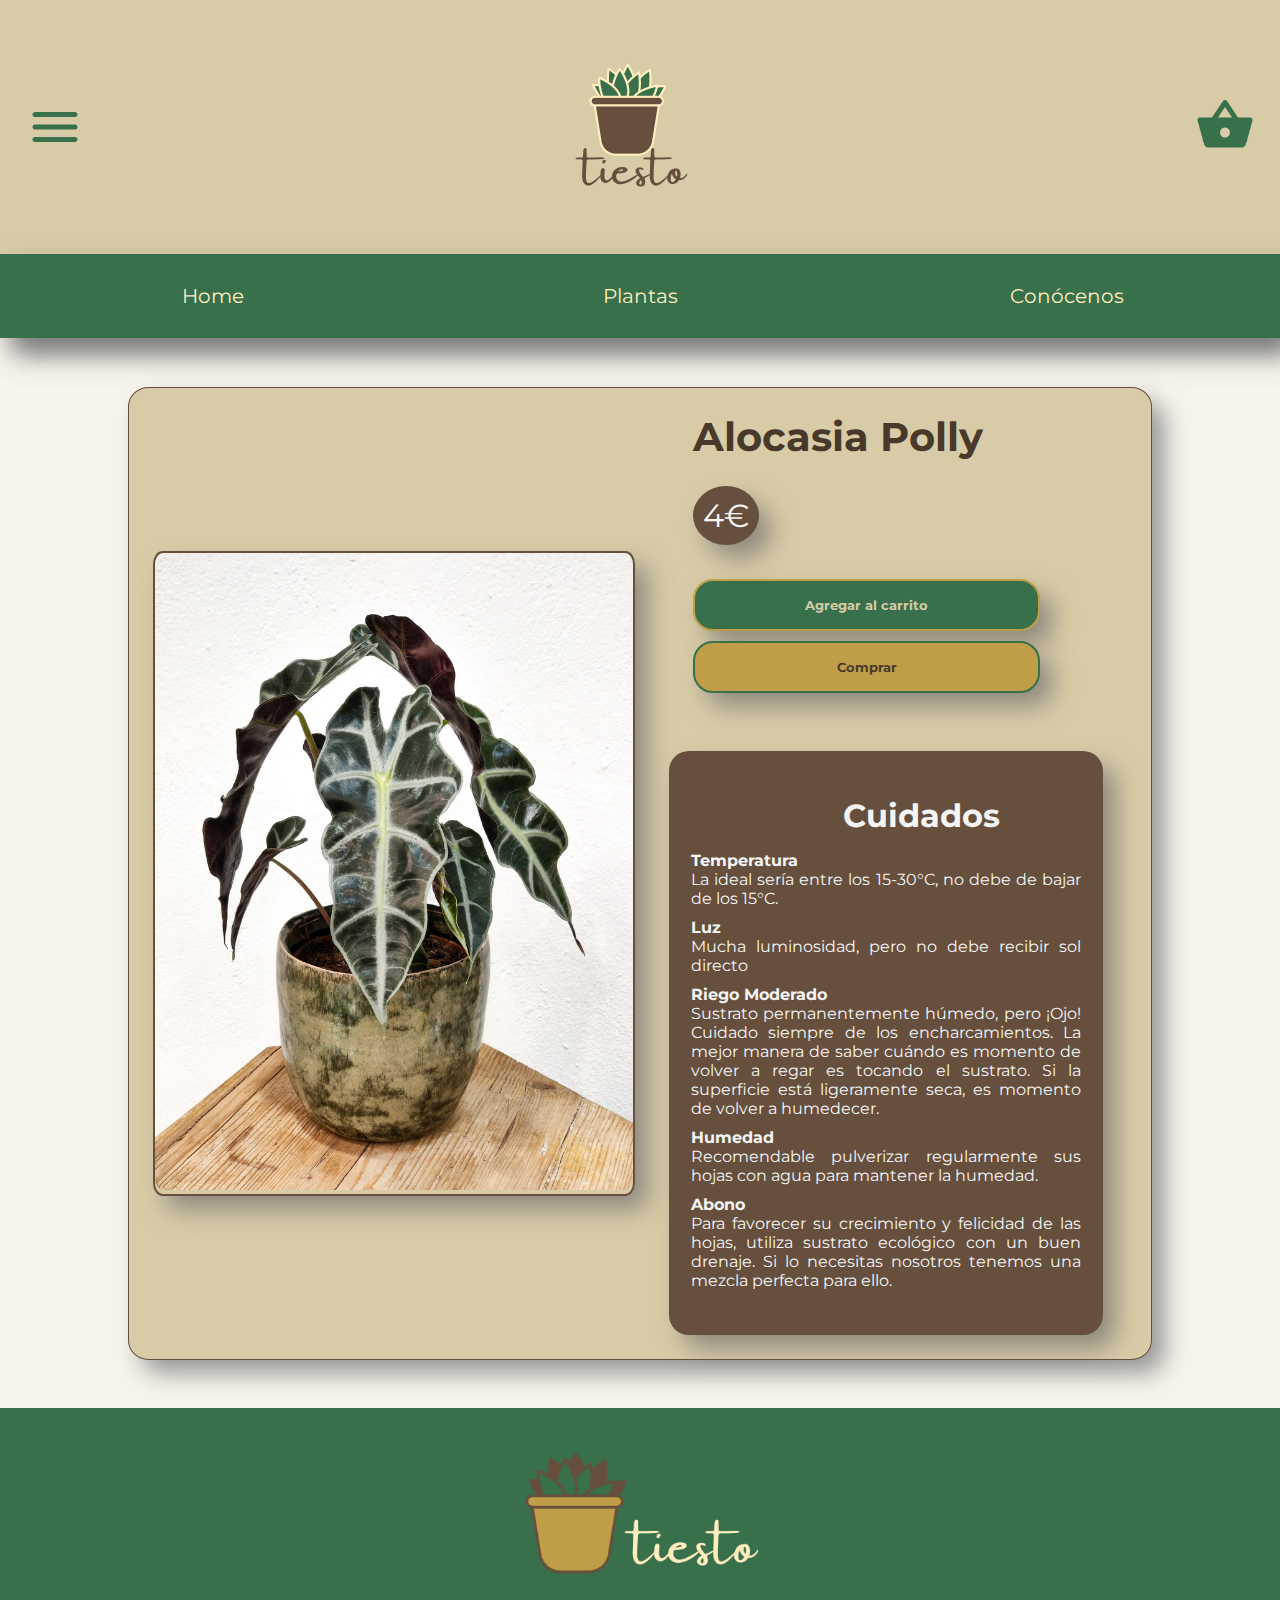
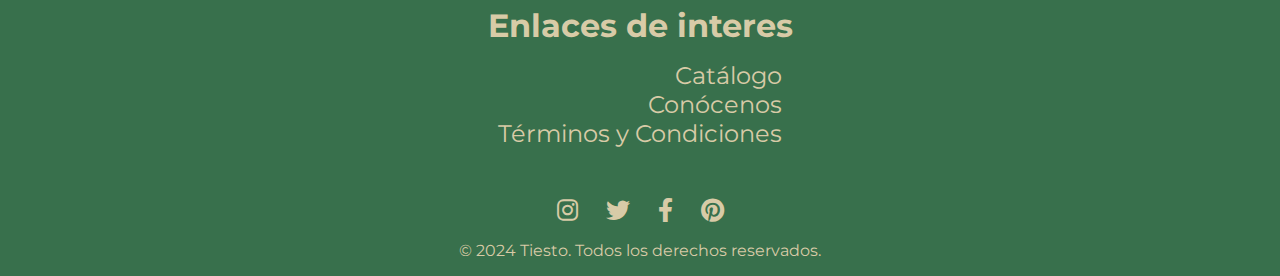
==== alocasia.html @ b3f42791 "cambios finales" ====
<!DOCTYPE html>
<html lang="es">
<head>
    <meta charset="UTF-8">
    <meta name="viewport" content="width=device-width, initial-scale=1.0">
    <title>Alocasia Polly</title>
    <link rel="preconnect" href="https://fonts.googleapis.com">
    <link rel="preconnect" href="https://fonts.gstatic.com" crossorigin>
    <link href="https://fonts.googleapis.com/css2?family=Montserrat:ital,wght@0,100..900;1,100..900&display=swap" rel="stylesheet">
    <link href="https://fonts.googleapis.com/css2?family=DM+Serif+Display:ital@0;1&display=swap" rel="stylesheet">
    <link rel="stylesheet" href="https://cdnjs.cloudflare.com/ajax/libs/font-awesome/6.0.0-beta3/css/all.min.css">
    <link rel="stylesheet" href="./css/styles.css">
    <script defer src="./js/producto.js"></script>
</head>
<body>
    <header class="header">
           <div class="header__principal">
               <div class="header__menu"><img class="header__icon header__icon--menu" src="./imgs/icons/barras_menu_verde.png" alt=""></div>
               <div class="header__logo">
                   <a href="index.html"><img class="header__img" src="./imgs/logos/fondo_beige_grande.png" alt="logo"></a>   
               </div>
               <div class="header__carrito">
                   <a href="carrito.html"><img class="header__icon" src="imgs/icons/cesta__verde.png" alt="cesta_carrito"></a>  
               </div>
           </div>
           <nav class="nav">
               <ul class="nav__ul">
                   <li class="nav__li"><a class="nav__a" href="index.html">Home</a></li>
                   <li class="nav__li"><a class="nav__a" href="catalogo.html">Plantas</a></li>
                   <li class="nav__li"><a class="nav__a" href="sobremi.html">Conócenos</a></li> 
               </ul> 
           </nav>
   </header>
   <main class="main__producto" >
        <section class="producto" data-id="1" data-name="Alocasia Polly" data-price="4" data-img="./imgs/photos/productos/alocasia_polly_final.webp">
            <div class="producto__photo">
                <img class="producto__img" src="./imgs/photos/productos/alocasia_polly_final.webp" alt="alocasia polly">
            </div>
            <div class="producto__content">
                <div class="producto__info">
                    <div class="producto__div">
                        <h1 class="producto__h1">Alocasia Polly</h1>
                        <span class="producto__span">4€</span>
                    </div>
                    <div class="producto__botones">
                        <button type="button" class="producto__button producto__button--carrito">Agregar al carrito</button>
                        <button type="button" class="producto__button producto__button--pago">Comprar</button>
                </div>
                </div>
                <div class="producto__texto">
                    <h3 class="producto__h3">Cuidados</h3>
                    <ul class="producto__ul">
                        <li class="producto__li"><strong class="producto__strong">Temperatura</strong><br>La ideal sería entre los 15-30°C, no debe de bajar de los 15°C.</li>
                        <li class="producto__li"><strong class="producto__strong">Luz</strong><br>Mucha luminosidad, pero no debe recibir sol directo</li>
                        <li class="producto__li"><strong class="producto__strong">Riego Moderado</strong><br>Sustrato permanentemente húmedo, pero ¡Ojo! Cuidado siempre de los encharcamientos. La mejor manera de saber cuándo es momento de volver a regar es tocando el sustrato. Si la superficie está ligeramente seca, es momento de volver a humedecer.</li>
                        <li class="producto__li"><strong class="producto__strong">Humedad</strong><br>Recomendable pulverizar regularmente sus hojas con agua para mantener la humedad.</li>
                        <li class="producto__li"><strong class="producto__strong">Abono</strong><br>Para favorecer su crecimiento y felicidad de las hojas, utiliza sustrato ecológico con un buen drenaje. Si lo necesitas nosotros tenemos una mezcla perfecta para ello.</li>
                    </ul>
                </div>
            </div>

       </section>
    </main>
    <footer class="footer">
        <div class="footer__main">
            <div class="footer__icon">
                <a class="footer__logo" href="./index.html"><img class="footer__img" src="./imgs/logos/logo_footer_final.png" alt=""></a>
            </div>
            
            <div class="footer__enlaces">
                <div class="footer__container">
                    <h3 class="footer__h3">Enlaces de interes</h3>
                    <ul class="footer__links">
                        <li class="footer__li"><a class="footer__a" href="catalogo.html">Catálogo</a></li>
                        <li class="footer__li"><a class="footer__a" href="sobremi.html">Conócenos</a></li>
                        <li class="footer__li"><a class="footer__a" href="t&c.html">Términos y Condiciones</a></li>  
                    </ul>
                </div> 
                <div class="rrss">
                    <a class="rrss__icon" href="https://www.instagram.com" target="_blank"><i class="fab fa-instagram"></i></a>
                    <a class="rrss__icon" href="https://www.twitter.com" target="_blank"><i class="fab fa-twitter"></i></a>
                    <a class="rrss__icon" href="https://www.facebook.com" target="_blank"><i class="fab fa-facebook-f"></i></a>
                    <a class="rrss__icon" href="https://www.pinterest.com" target="_blank"><i class="fab fa-pinterest"></i></a>
                </div>     
            </div>
        </div>  
        <p class="footer__p">&copy; 2024 Tiesto. Todos los derechos reservados.</p>
    </footer>
</body>
</html>
---- css/styles.css ----
/* ---------------------------------------------------------------
                    Reset y variables
---------------------------------------------------------------  */
*{
    margin: 0px;
    padding: 0px;
    box-sizing: border-box;
}

body {
   
    background-color: #fdf8f8;
    min-height: 100vh;
    max-width: 100vw;
    display: flex;
    flex-direction: column;
    justify-content: center;
    align-items: center;
    
    background-color: var(--background-color);

    font-family: "Montserrat", sans-serif;
  


    /* VARIABLES DE LA PÁGINA */

    /* Esta es la paleta de colores de mi página*/
    --green-color: #38704c;/*#627956*/
    --brown-color:#66503d;
    --brown-color-dark: #48392b;
    --golden-color:#bf9e47;
    --primary-beige-color: #d8cba7;
    --secondary-beige-color: #ffedbe;
    --background-color: #f7f4ec;
    --golden-letras: #c99e31;

    /* Variables para tamaño */
    --card-width: 200px;

    /* Variables para padding y margin */

    
}


/* ---------------------------------------------------------------
                    Elementos comunes 
---------------------------------------------------------------  */
.header{
    
    width: 100%;
    height: 30%;
    z-index: 1;
    display: flex;
    flex-direction: column; 
    margin: 0 0 1px 0;
    box-shadow:  13px 14px 25px -1px rgba(107,107,107,0.69);

}


.header__principal{
    background-color: var(--primary-beige-color);
    width: 100%;
    height: 60%; 
    display: flex;
    gap: 12.5rem;
    flex-direction: row;
    justify-content: center;
    align-items: center;
    box-shadow:  13px 14px 25px -1px rgba(107,107,107,0.69);
    
   
}

.header__menu{
    width: 10%;
    display: flex;
    justify-content: center;
    align-items: center;
    cursor: pointer;
}

.header__logo{
    display: flex;
    align-items: center;
    justify-content: center;
    width: 60%; 
    padding: 0 1.5625rem 0 0;
    
}

.header__img{
    object-fit: cover;
    width: 100%;
    min-width: 220px; 
    max-width: 250px;  
        height: auto; 
}
.header__carrito{
    width: 10%;
    display: flex;
    justify-content: center;
    
}

.header__icon{
    
    object-fit: contain;
    width: 100%;
    min-width: 50px;
    max-width: 60px;
    height: auto;

}


.nav{
    background-color: var(--green-color);
    width: 100%;
    height: 100%;
    display: flex;
    justify-content: center;
    align-items: center;
    box-shadow:  13px 14px 25px -1px rgba(107,107,107,0.69);
    
    
}
.nav__ul{
    width: 100%;
    height: 100%; 
    display: flex;
    flex-direction: row;
    justify-content: center;
    align-items: center;
    list-style: none;
    text-decoration: none;
} 

.nav__li{
    width: 100%;
    height: 100%;
    list-style: none;
    
    text-align: center;
}


.nav__li:hover{
    background-color: var(--brown-color);
    color: var(--primary-beige-color);
}
    


.nav__a{
   
    display: block;
    width: 100%;
    padding: 30px;
    height: 100%;
    text-decoration: none;
    color: var(--secondary-beige-color);
    font-size: 20px;
    text-align: center
}

.footer{
    
    width: 100%;
    max-width: 100vw;
    height: auto;
    background-color: var(--green-color);
    
    display: flex;
    flex-direction: column;
    justify-content: center;
    align-items: center;
    
    
}
    
.footer__main{
    display: flex;
    width: 100%;
    padding: 1rem;
    gap: 60%;
    flex-direction: row;
    justify-content: center;
    align-items: center;
 
    flex-wrap: wrap;
    
}

.footer__icon{
    width: 20%;
   
    
}
.footer__logo{
    width: 30%;
    
   
}
.footer__img{
    width: 100%;
    height: auto;
    overflow: hidden;
}
.footer__enlaces{
    display: flex;
    
    flex-direction: column;
    align-items: center;
    justify-content: center;
    gap: 3em;
    color: var(--primary-beige-color);
  
}

.footer__container{
    display: flex;
    flex-direction: column;
    justify-content: center;
    align-items: center;
    gap: 1em;
    
    
}
.footer__links{
    display: flex;
    flex-direction: column;
    justify-content: center;
    align-items: flex-end;
}

.footer__h3{
    font-size: 2em;
}
.footer__li{
    list-style: none;
}

.footer__a{
    text-decoration: none;
    color: var(--primary-beige-color);
    font-size: 1.5em;
} 
.footer__a:hover{
    color: var(--brown-color-dark);
}  
.rrss{
    display: flex;
    flex-direction: row;
    color: var(--primary-beige-color);
    gap: 0.5em;
}

.rrss__icon{
    color: var(--primary-beige-color);
    margin: 0 10px;
    font-size: 24px;
    
}

.rrss__icon:hover{
    color: var(--brown-color-dark);
}

.footer__p{
    color: var(--primary-beige-color);
    text-align: center;
    margin: 0 0 1em 0;
}
/* ---------------------------------------------------------------
                    Sección de Index 
---------------------------------------------------------------  */

.main__index{
    flex-grow: 1;
    width: 100%;
    max-width: 100vw;
    height: auto;
    display: flex;
    justify-content: center;
    align-items: center;
    flex-direction: column;
    gap: 7rem;
}

.presentacion{
    width: 100%;
    height: 100dvh;
    display: flex;
    background-image: url(/imgs/photos/bg_imgs/foto_regaderas.jpg);
    transition: background-image 2s ease-in;
    justify-content: center;
    align-items: center;
    gap: 1.25rem;
    margin: 0.0625rem 0;
    
}

.presentacion__texto{
    backdrop-filter: blur(70px);
    font-family: "DM Serif Display", serif;
    width: 80%;
    border-radius: 32px;
    padding: 3rem;
    text-align: center;
    font-size: 4rem;
    color: var(--brown-color-dark);
}

.presentacion__span{
    color: var(--green-color);
}

.presentacion__span--golden{
    color: var(--golden-letras);
}

.informacion{
    width: 100%;
    height: 60vh;
    display: flex;
    flex-direction: row;
    justify-content: center;
    align-items: center;
    flex-wrap: wrap;
    padding: 0.625rem;
}

.informacion__caja{
    
    width: 30%;
    height: 100%;
    display: flex;
    flex-direction: column;
    justify-content: center;
    align-items: center;
    gap: 0.625rem;
    color: var(--brown-color-dark);
    
   

}
.informacion__photo{
    width: 40%;
}
.informacion__img{
    width: 100%;
    height: auto;
}

.informacion__h3{
    color: var(--green-color);
}

.informacion__p{
    width: 80%;
    font-size: 1.2rem;
    text-align: center;
}

.comentarios{
    display: flex;
    flex-direction: row;
    justify-content: center;
    align-items: center;
    width: 100%;
    height: auto;
    gap: 0.625rem;
    padding: 5rem 0;
    border: 1px solid black;
    background-color: var(--primary-beige-color); 
    border: 2px solid #ddd;
    border-radius: 10px;
    position: relative;
}



.comentarios__contenedor{
   display: flex;
   width: 40%;
   height: auto;
   border-radius: 1.25rem;
   overflow: hidden;
   border: 2px solid var(--brown-color-dark);
   box-shadow:  13px 14px 25px -1px rgba(107,107,107,0.69);
    
}

.comentarios__fotos{
    width: 100%;
    border-radius: 20px;
    transition: transform 0.5s ease-in-out;
    display: none;
    object-fit: contain;
}

.comentarios__fotos:first-child{
    display: block;
}


.comentarios__boton{
    position: absolute;
    top: 50%;
    transform: translateY(-50%);
    background-color: var(--green-color);
    border-radius: 50%;
    box-shadow:  13px 14px 25px -1px rgba(107,107,107,0.69);
    color: var(--golden-color);
    border: none;
    padding: 2rem;
    cursor: pointer;
    z-index: 2;
    
}

.comentarios__boton:hover{
    background-color: var(--golden-color);
    color: var(--green-color);
}

.comentarios__boton--anterior{
    left: 20%;
    
}

.comentarios__boton--siguiente{
    right: 20%; 
}


.exitos{
    width: 100%;
    height: auto;
    display: flex;
    flex-direction: column;
    padding: 1rem 0 3.125rem 0;
    justify-content: center;
    align-items: center;
    gap: 1.25rem;
    
}
.exitos__h3{
    font-family: "DM Serif Display", serif;
    font-weight: 700;
    font-style: normal;
    font-size: 4rem;
    color: var(--green-color);
    padding: 2.5rem;
    text-shadow: 13px 14px 25px -1px rgba(107,107,107,0.69);
}

.exitos__contenedor{
    width: 100%;
    height: 100%;
    display: flex;
    justify-content: center;
    align-items: center;
    gap: 3.125rem;
    margin: 0 0 100px 0;
}
.tarjeta{
    width: 25%;
    height: auto;
    display: flex;
    flex-direction: column;
    justify-content: center;
    align-items: center;
    background-color: var(--primary-beige-color);
    border: 1px solid var(--brown-color-dark);
    border-radius: .625rem;
    box-shadow:  13px 14px 25px -1px rgba(107,107,107,0.69);
}

.tarjeta__foto{
    width: 100%;
    
}
.tarjeta__img{
    width: 100%;
    object-fit: cover;
    border-radius: .75rem;
}
.tarjeta__content{
    width: 90%;
    display: flex;
    justify-content: space-between;
    padding: 10px;
        
}
.tarjeta__texto{
   
   display: flex;
   flex-direction: column;
   justify-content: space-between;
}

.tarjeta__link{
    text-decoration: none; 
    color: var(--brown-color-dark);
}

.tarjeta__button{
    background-color: var(--green-color);
    font-family: "Montserrat", sans-serif;
    cursor: pointer;
    text-align: center;
    width: 6.25rem;
    padding: 1rem;
    color: var(--primary-beige-color);
    border: 3px solid var(--golden-color);
    border-radius: 1.25rem;
    font-weight: bold;
    cursor: pointer;
    text-align: center;
    box-shadow:  13px 14px 25px -1px rgba(107,107,107,0.69);
}

.tarjeta__button:hover{
    color: var(--green-color);
    background-color: var(--golden-color);
    border: 3px solid var(--green-color);
}



/* ---------------------------------------------------------------
                    Sección de Catálogo
---------------------------------------------------------------  */
.catalogo{
    width: 100%;
    max-width: 100vw;
    flex-grow: 1;
    display: flex;
    flex-direction: column;
    justify-content: center;
    align-items: center;
    
}

.catalogo__h1{
    font-family: "DM Serif Display", serif;
    font-weight: 700;
    font-style: normal;
    text-align: center;
    font-size: 4rem;
    color: var(--green-color);
    padding: 2.5rem;
    text-shadow: 13px 14px 25px -1px rgba(107,107,107,0.69);
 
}

.catalogo__p{
    width: 65%;
    color: var(--brown-color-dark);
    font-weight: bold;
    text-align: center;
    padding: 1.875rem;
    
}
.catalogo__content{
    width: 70%;
    max-width: 100vw;
    height: 100%;
    padding: 10px;
     margin: 10px 0px; 
    display: grid;
    grid-template-columns: repeat(auto-fill, minmax(400px, 1fr));
    grid-template-rows: repeat(2,1fr);
    justify-items: center;
    align-items: center;
    row-gap: 20px;
    column-gap: 40px;
 
}
.card{
    
    width: 100%;
    height: 100%;
    display: flex;
    flex-direction: column;
    justify-content: center;
    align-items: center;
    background-color: var(--primary-beige-color);
    border: 3px solid var(--brown-color);
    border-radius: 20px;
    box-shadow:  13px 14px 25px -1px rgba(107,107,107,0.69);

}
.card__photo{
    width: 200px;
    height: 70%;
    
    display: flex;
    justify-content: center;
}
.card__img{
    width: 100%;
    border-radius: 20px;
    object-fit: cover;
    margin-bottom: 0;
    border-bottom: 3px solid var(--brown-color);
}

.card__content{
    display: flex;
    width: 100%;
    height: 40%;
    flex-direction: row;
    justify-content: space-between;
    padding: 10px;
    border: 0px 2px 2px 2px solid var(--brown-color);
    
    
}
.card__texto{
    display: flex;
    flex-direction: column;
    color: var(--brown-color-dark);
    font-size: 1.5625rem;
    gap: 10px;
}
.card__button{
    background-color: var(--green-color);
    font-family: "Montserrat", sans-serif;
    cursor: pointer;
    text-align: center;
    width: 10rem;
    padding: 1rem;
    color: var(--primary-beige-color);
    border: 2px solid var(--golden-color);
    border-radius: 1.25rem;
    font-weight: bold;
    cursor: pointer;
    text-align: center;
    box-shadow:  13px 14px 25px -1px rgba(107,107,107,0.69);
    
}

.card__button:hover{
    color: var(--green-color);
    background-color: var(--golden-color);
    border: 3px solid var(--green-color);
}

.card__link{
    text-decoration: none;
    color: var(--brown-color-dark);
}



/* ---------------------------------------------------------------
                    Sección de Carrito
---------------------------------------------------------------  */

.main__carrito{
    display: flex;
    flex-grow: 1;
    width: 100%;
    height: auto;
    margin: 0.1875rem 0;
    flex-direction: column;
    justify-content: center;
    align-items: center;
    
}

.carrito__section{
    
    width: 100%;
    padding: 3.125rem 0;
    height: auto;
    display: flex;
    flex-direction: column;
    justify-content: flex-start;
    align-items: center;
    gap: 1em;
    border-radius: 20px;
    
}

.carrito__h1{
    font-size: 4em;
    font-family: "DM Serif Display", serif;
    font-weight: 700;
    font-style: normal;
    color: var(--green-color);
    padding: 0.5rem;
    text-shadow: 13px 14px 25px -1px rgba(107,107,107,0.69);
}
.carrito{
    width: 50%;
    display: flex;
    flex-direction: column;
    justify-content: center;
    align-items: center;
    gap: 1em;
    border-radius: 20px;
    border: 2px solid var(--brown-color-dark);
    
}
.carrito__div{
    width: 95%;
    display: flex;
    flex-direction: column;
    gap: 1em;
    padding: 2.5rem;
}
.carrito__span{
    font-size: 2em;
    font-weight: bold;
    text-align: right;
    color: var(--green-color);
}
.carrito__producto{
    display: flex;
    flex-direction: row;
    width: 100%;
    justify-content: space-between;
    align-items: center;
    
    
    font-size: 2em;
    border: 2px solid var(--green-color);
    border-radius: 10px;
    background-color: var(--primary-beige-color);
}
.carrito__photo{
    width: 4em;
    border-radius: 0.3em;
}
.carrito__caja{
    display: block;
    padding: 1em;
    color: var(--green-color);
}

.carrito__p{
    width: 70%;
    font-size: 1.5rem;
    text-align: center; 
    font-weight: bold;
    color: var(--brown-color-dark);
}
.carrito__total{
    font-weight: bold;
    color: var(--green-color);
}
.carrito__botones{
    flex-direction: row;
    width: 100%;
    display: flex;
    justify-content: center;
    gap: 3em;
    padding: 2.5rem;
}
.carrito__finalizar{
    background-color: var(--green-color);
    font-family: "Montserrat", sans-serif;
    width: 40%;
    padding: 0.5rem;
    color: var(--primary-beige-color);
    border: 2px solid var(--golden-color);
    border-radius: 1.25rem;
    font-weight: bold;
    cursor: pointer;
    text-align: center;
    box-shadow:  13px 14px 25px -1px rgba(107,107,107,0.69);
    
}

.carrito__finalizar:hover{
    background-color: var(--golden-color);
    color: var(--green-color);
    border: 2px solid var(--green-color);

}

.carrito__vaciar{
    background-color: var(--brown-color);
    font-family: "Montserrat", sans-serif;
    width: 40%;
    padding: 1rem;
    color: var(--primary-beige-color);
    border: 2px solid var(--primary-beige-color);
    border-radius: 1.25rem;
    font-weight: bold;
    cursor: pointer;
    text-align: center;
    box-shadow:  13px 14px 25px -1px rgba(107,107,107,0.69);
    
}

.carrito__vaciar:hover{
    background-color: var(--golden-color);
    color: var(--green-color);
    border: 2px solid var(--green-color);

}


/* ---------------------------------------------------------------
                    Sección de Sobremi
---------------------------------------------------------------  */

.main__conocenos{
    display: flex;
    flex-grow: 1;
    width: 100%;
    height: auto;
    margin: 0.1875rem 0;
    flex-direction: column;
    justify-content: center;
    align-items: center;
}

.conocenos{
    width: 100%;
    height: 100vh;
    background-color: var(--background-color);
    display: flex;
    flex-direction: column;
    justify-content: center;
    align-items: center;
    

}

.conocenos__h1{
    font-size: 4em;
    font-family: "DM Serif Display", serif;
    font-weight: 700;
    font-style: normal;
    color: var(--green-color);
    padding: 3rem;
    text-shadow: 13px 14px 25px -1px rgba(107,107,107,0.69);
}

.conocenos__contenido{
    width: 100%;
    height: 80%;
    background-color: var(--primary-beige-color);
    display: flex;
    justify-content: center;
    align-items: center;
    gap: 2.5rem;
}

.conocenos__photo{
    width: 45%;
    border: 2px solid var(--brown-color-dark);
    box-shadow:  13px 14px 25px -1px rgba(107,107,107,0.69);
}

.conocenos__img{
    object-fit: cover;
    width: 100%;
}

.conocenos__texto{
    display: flex;
    flex-direction: column;
    gap: 1.25rem;
    width: 40%;
    padding: 40px;
    text-align: justify;
    font-size: 1rem;
    font-weight: bold;
    color: var(--brown-color-dark);
}


.conocenos__span{
    color: var(--green-color);
}


/* ---------------------------------------------------------------
                    Sección de Pago
---------------------------------------------------------------  */

.pago{
    display: flex;
    flex-grow: 1;
    width: 100%;
    
    height: auto;
    padding: 20px 0;
    flex-direction: column;
    justify-content: center;
    align-items: center;
    
}

.pago__section{
    background-image: url(/imgs/photos/bg_imgs/fondo_carrito.webp);
    width: 100%;
    height: 100%;
    display: flex;
    justify-content: center;
    align-items: center;
    padding: 2rem 1rem;
}

.pago__form{
    width: 50%;
    height: auto;
    display: flex;
    padding: 1rem 0;
    flex-direction: column;
    justify-content: center;
    align-items: center;
    gap: 1.25rem;
    
    border: 1px solid var(--brown-color);
    background-color: var(--brown-color);
    border-radius: 2%;
    box-shadow:  13px 14px 25px -1px rgba(107,107,107,0.69);
}

.pago__h1{
    font-size: 4em;
    font-family: "DM Serif Display", serif;
    font-weight: 700;
    font-style: normal;
    color: var(--golden-letras);
    padding: 0.5rem;
    text-shadow: 13px 14px 25px -1px rgba(107,107,107,0.69);
}

.pago__div{
    width: 70%;
    display: flex;
    flex-direction: column;
    color: var(--primary-beige-color);
    gap: .125rem;
}

.pago__h3{
    font-size: 2rem;
}
.pago__label{
    padding: .1875rem;
}
.pago__input{
    font-family: "Montserrat", sans-serif;
    padding: .1875rem;
    border-radius: 1.25rem;
    border: inset;
    background-color: var(--background-color);
}

.pago__a--tyc{
    color: var(--golden-color);
}

.pago__botones{
    width: 100%;
    height: auto;
    padding: 0.625rem 0;
    display: flex;
    justify-content: center;
    flex-wrap: wrap;
    gap: 0.625rem;
    flex-direction: row;
}


.pago__boton{
    background-color: var(--golden-color);
    font-family: "Montserrat", sans-serif;
    width: 20%;
    
    padding: 1rem;
    color: var(--primary-beige-color);
    border: 2px solid var(--primary-beige-color);
    border-radius: 1.25rem;
    font-weight: bold;
    cursor: pointer;
    text-align: center;
    box-shadow:  13px 14px 25px -1px rgba(107,107,107,0.69);
}

.pago__boton:hover{
    background-color: var(--green-color);
    color: var(--primary-beige-color);
    

}

/* ---------------------------------------------------------------
                    Sección de Confirmacion
---------------------------------------------------------------  */
.main__confirmacion{
    display: flex;
    flex-grow: 1;
    width: 100%;
    height: auto;
    padding: 3em 0;
    flex-direction: column;
    justify-content: center;
    align-items: center;

}

.confirmacion{
    display: flex;
    width: 100%;
    flex-direction: column;
    justify-content: center;
    align-items: center;
    gap: 3rem;
}
.confirmacion__h1{
    font-size: 4em;
    font-family: "DM Serif Display", serif;
    font-weight: 700;
    font-style: normal;
    color: var(--green-color);
    padding: 0.5rem;
    text-shadow: 13px 14px 25px -1px rgba(107,107,107,0.69);
}



.confirmacion__info{
    display: flex;
    flex-direction: column;
    justify-content: center;
    align-items: center;
    width: 80%;
    gap: 10px;
    
}

.confirmacion__p{
    width: 40%;
    font-size: 1.5rem;
    font-weight: bold;
    text-align: justify; 
    color: var(--brown-color-dark);
}

.confirmacion__texto{
    display: flex;
    width: 80%;
    gap: 25%;
    flex-direction: row;
    justify-content: center;
    align-items: center;
}

.confirmacion__photo{
    width: 20%;
    min-width: 200px;
}

.confirmacion__img{
    width: 100%;
    height: auto;
}

.confirmacion__contenedor{
    display: flex;
    width: 80%;
    flex-direction: column;
    justify-content: center;
    align-items: center;
    background-color: var(--primary-beige-color);
    gap: 1.25rem;
    padding: 1.25rem;
    border: 2px dashed var(--golden-color);
    border-radius: 1.25rem;
    box-shadow:  13px 14px 25px -1px rgba(107,107,107,0.69);
    
}

.confirmacion__div{
    width: 80%;
}
.confirmacion__producto{
    display: flex;
    flex-direction: row;
    width: 100%;
    justify-content: space-between;
    align-items: center;
    border-bottom: 1px dashed var(--green-color);
    color: var(--green-color);
    font-size: 2em;

}


.confirmacion__span{
    width: 30%;
    display: block;
    font-size: 2rem;
    padding: 0.5em;
    color: var(--green-color);
    
}

.confirmacion__span--total{
    width: 30%;
   
    font-size: 2rem;
    padding: 1em;
    color: var(--green-color);
    
}

.confirmacion__p--total{
    font-weight: bold;
    align-self: flex-end;
    color: var(--brown-color-dark);
}

.confirmacion__button{
    background-color: var(--green-color);
    font-family: "Montserrat", sans-serif;
    width:50%;
    
    padding: 1rem;
    color: var(--primary-beige-color);
    border: 2px solid var(--golden-color);
    border-radius: 1.25rem;
    font-weight: bold;
    cursor: pointer;
    text-align: center;
    box-shadow:  13px 14px 25px -1px rgba(107,107,107,0.69);
}


/* ---------------------------------------------------------------
                    Sección de Producto 
---------------------------------------------------------------  */

.main__producto{

    display: flex;
    flex-grow: 1;
    width: 100vw;
    
    height: auto;
    padding: 3em 0;
    flex-direction: column;
    justify-content: center;
    align-items: center;
    
}

.producto{
    width: 80%;
    height: auto;
    display: flex;
    flex-direction: row;
    justify-content: center;
    align-items: center;
    gap: 0.625rem;
    padding: 1.5rem;
    border: 1px solid var(--brown-color);
    background-color: var(--primary-beige-color);
    border-radius: 2%;
    box-shadow:  13px 14px 25px -1px rgba(107,107,107,0.69);
}

.producto__photo{
    width: 50%;
    border-radius: 2%;
    height: auto;
    border: 2px solid var(--brown-color);
    box-shadow:  13px 14px 25px -1px rgba(107,107,107,0.69);
}
.producto__img{
    object-fit: cover;
    width: 100%;
    border-radius: 2%;
    height: auto;
}

.producto__content{
    display: flex;
    width: 50%;
    
    height: 100%;
    flex-wrap: wrap;
    flex-direction: column;
    justify-content: center;
    align-items: center;
    gap: 3rem;
    color: var(--brown-color-dark);
    padding: 0;
    
}
.producto__info{
    display: flex;
    justify-self: flex-start;
    flex-wrap: wrap;
    
    width: 80%;
    height: 30%;
    flex-direction: column;
    justify-content: center;
    align-items: center;
    gap: 1.5rem;
    
}
.producto__div{
    display: flex;
    align-self: flex-start;
    justify-content: center;
    align-items: flex-start;
    flex-direction: column;
    gap: 25px;
}
.producto__h1{
    font-size: 2.5em;
}
.producto__span{
    font-size: 2rem;
    background-color: var(--brown-color);
    color: whitesmoke;
    padding: 10px;
    border-radius: 50%;
    box-shadow: 13px 14px 25px -1px rgba(107,107,107,0.69);
    
}

.producto__texto{
    display: flex;
    flex-wrap: wrap;
    width: 90%;
    padding: 45px 0;
    border-radius: 1.25rem;
    flex-direction: column;
    justify-content: center;
    align-items: center;
    gap: 1em;
    background-color: var(--brown-color);
    box-shadow:  13px 14px 25px -1px rgba(107,107,107,0.69);
}

.producto__h3{
    font-size: 2em;
    width: 20%;
    color: whitesmoke;
}

.producto__ul{
    display: flex;
    width: 90%;
    flex-direction: column;
    justify-content: center;
    align-items: flex-start;
    flex-wrap: wrap;
    gap: 0.625rem;
    list-style: none;
    
}
.producto__li{
    color: whitesmoke;
    text-align: justify;
    
}
.producto__strong{
    margin:0 0 0.125rem 0;
}
.producto__botones{
    width: 100%;
    height: auto;
    padding: 0.625rem 0;
    display: flex;
    align-self: flex-end;
    flex-wrap: wrap;
    gap: 0.625rem;
    flex-direction: row;
}
.producto__button{
    background-color: var(--green-color);
    font-family: "Montserrat", sans-serif;
    width: 90%;
    
    padding: 1rem;
    color: var(--primary-beige-color);
    border: 2px solid var(--golden-color);
    border-radius: 1.25rem;
    font-weight: bold;
    cursor: pointer;
    text-align: center;
    box-shadow:  13px 14px 25px -1px rgba(107,107,107,0.69);
}

.producto__button--pago{
    background-color: var(--golden-color);
    border: 2px solid var(--green-color);
    color: var(--brown-color-dark);
}

.producto__a{
    text-decoration: none;
    color: var(--primary-beige-color);
}

/* ---------------------------------------------------------------
                    Sección TýC
---------------------------------------------------------------  */
.main__tyc{
    display: flex;
    flex-direction: column;
    color: var(--brown-color-dark);
    margin: 0 0 2rem 0;
    
}

.tyc{
    padding: 0.625rem;
    justify-content: center;
    align-items: center;
}

.tyc__button{
    background-color: var(--golden-color);
    font-family: "Montserrat", sans-serif;
    width: 10rem;
    align-self: center;
    
    padding: 1rem;
    color: var(--green-color);
    border: 2px solid var(--green-color);
    border-radius: 1.25rem;
    font-weight: bold;
    cursor: pointer;
    text-align: center;
    box-shadow:  13px 14px 25px -1px rgba(107,107,107,0.69);
}

.tyc__a{
    text-decoration: none;
    color: var(--green-color);
}

/* ---------------------------------------------------------------
                    Media Queries 
---------------------------------------------------------------  */

@media (max-width: 768px) {

        /* ---------------------------------------------------------------
                    Elementos comunes (HEADER Y FOOTER)
---------------------------------------------------------------  */
        
        /*HEADER*/
    
        .header__principal {
            gap: 40px;
        }

    
        .header__icon{

            width: 10px;

        }

        .header__menu{

            margin: 0 0 0 40px;
        }
       
        .header__logo{

            padding-left: 20px; 
        } 

        .header__img{

            width: 100%;
            height: auto;
            align-self: center;
        }
    
        .header__carrito{

            margin-right: 40px;
            display: flex;
            padding: 20px;
        }

        .nav{

            max-width: 100%;
            height: 100%;  
            padding: 0;
            flex-direction: column;
            justify-content: center;
            align-items: center;
            
        }

        .nav__ul{

            flex-direction: column;
            align-items: center;
            justify-content: center;
            width: 100%;
            height: 100%;
            padding: 0;
            margin: 0;
           

        }

        .nav__li{
            width: 100%;
            height: auto;
            padding: 20px;
            text-align: center;
           
            
        }

        .nav__a{

            text-align: center;
        }


        /*FOOTER*/


        .footer{

            flex-direction: column;
            align-items: center;
            justify-content: center;
            gap: 20px;
        }

        .footer__icon{
            width: 40%;
        }

        .footer__main{

            justify-content: center;
        }

        .footer__links{

            align-items: center;
        }


        /*Index*/

        .main__index{

            gap: 32px;
            margin: 0;
            
        }

        .presentacion{

            background-size: cover;
            height: auto;
            padding: 2rem 0;
        }


        .presentacion__texto {
            font-size: 1.2rem;
            padding: 1rem;
        }
    
        .informacion{

            height: auto;
            flex-direction: column;
            align-items: center;
            justify-content: center;
            padding: 1rem;
            gap: 1rem;

        }


        .informacion__caja{

            width: 90%;
            margin-bottom: 1rem;
            display: flex;
            flex-direction: column;
            align-items: center;
            justify-content: center;

        }


        .informacion__img{

            width: 100%;

        }


        .informacion__h3{
            text-align: center;

        }


        .informacion__p{

            font-size: 1rem;
            text-align: center;

        }
    
        .comentarios {

            flex-direction: column;
            flex-wrap: wrap;
            align-items: center;

        }


        .comentarios__contenedor {

            width: 90%;

        }


        .comentarios__boton {

            padding: 1rem;
            top: auto;
            
        }

        .exitos{

            text-align: center;

        }

        .exitos__contenedor {

            flex-direction: column;
            gap: 1.5rem;

        }


        .tarjeta {

            width: 90%;

        }

       /*Catalogo*/

        .catalogo__h1{
            font-size: 2.5rem;
        }

        .catalogo__p{
            width: 90%;
            font-size: 1.2rem;
        }

        .catalogo__content{
            grid-template-columns: 1fr;
            gap: 1rem;
        }

        .card{
            width: 90%;
        }
        .card__texto{
            font-size: 15px;
        }

       /* Carrito */

       .carrito{

            width: 90%; 
            padding: 1rem;
        }


        .carrito__div{
            padding: 1rem;

        }

        .carrito__photo{

            width: 100%;
            
        }

        .carrito__producto{

            flex-wrap: wrap;
            padding:2px;
           
        }

        .carrito__botones{

            flex-direction: column;
            gap: 1rem;
           
            
        }
        .carrito__finalizar{

            width: 100%;
            padding: 1rem;

        } 

        .carrito__vaciar{

            width: 100%;
            padding: 1rem;

        }

        /* Producto */


        .producto{
            flex-direction: column; 
            width: 90%;
        }
        .producto__photo{
            width: 100%;
            height: auto;

        }
        
        .producto__content{
            width: 100%; 
            gap: 1.5rem;
        }
        

        .producto__h1{
            font-size: 2rem; 
        }


        .producto__span{

            font-size: 1.5rem; 
        }


        .producto__h3{

            font-size: 1.5rem; 
        }

        .producto__ul{
            padding: 0.5rem; 
        }

        .producto__button{
            width: 100%; 
            padding: 0.75rem; 
        }


        /*Confirmacion*/

        .confirmacion__h1{
            font-size: 2.5rem;
            text-align: center;
        }
    
        .confirmacion__info{
            width: 100%;
        }
    
        .confirmacion__p{
            width: 90%;
            font-size: 1.2rem;
            text-align: center;
        }
    
        .confirmacion__texto{
            width: 100%;
            flex-direction: column;
            gap: 1rem;
        }
    
        .confirmacion__photo{
            width: 60%;
            min-width: unset;
        }
    
        .confirmacion__contenedor{
            width: 100%;
            padding: 1rem;
            gap: 1rem;
        }
    
        .confirmacion__div{
            width: 100%;
        }



        /*SobreMi*/


        .conocenos{
            height: auto;
        }
    
        .conocenos__h1{
            font-size: 2.5rem;
            text-align: center;
        }
    
        .conocenos__contenido{
            flex-direction: column;
            align-items: center;
            gap: 1.5rem;
            padding: 1rem;
        }
    
        .conocenos__photo{
            width: 90%;
        }
    
        .conocenos__texto{
            width: 90%;
            font-size: 1rem;
            text-align: center;
        }

        /*Pago*/

        .pago__form{
            width: 90%;
            padding: 1rem;
        }
    
        .pago__h1{
            font-size: 2.5rem;
        }
    
        .pago__div{
            width: 100%;
            gap: 0.75rem;
        }
    
        .pago__h3{
            font-size: 1.5rem;
        }
    
        .pago__input{
            padding: 0.75rem;
        }
    
        .pago__boton{
            width: 90%;
        }


        /*Tyc*/

        .tyc__h1{
            font-size: 2rem;
        }
    
        .tyc__caja{
            width: 90%;
            padding: 1rem;
        }
    
        .tyc__button{
            width: 80%;
            padding: 0.75rem;
        }
    }
    

    @media (min-width: 768px) and (max-width: 1200px) {

    /*CONTENIDO COMÚN (Header Y Footer)*/

        .header__principal{
            flex-direction: row;
            align-items: center;
            padding: 20px;
            gap: 60px;
        }
        .header__menu{
            border: 1px solid black;
            width: 20%;
        }
        .header__logo{
            width: 60%;
        }

        .header__carrito{
            width: 20%;
            border: 1px solid black;
        }
        .nav__ul{
            flex-direction: row;
            gap: 20px;
        }

        .footer__links{
            
            align-items: center;
        }

       /*Index*/

        .main__index{
            gap: 5rem;
        }
        .presentacion__texto {
            font-size: 3.2rem;
            padding: 2rem;
        }
        .informacion{
            height: auto;
            display: flex;
            justify-content: center;
            align-items: center;
            flex-wrap: wrap;
            
        }
        .informacion__photo{
            display: flex;
            justify-content: center;
            
           
        }
        .informacion__caja{ 
            
            width: 45%;
            margin-bottom: 3rem;
        }

        .informacion__img{
            width: 60%;
        }

        .informacion__h3{
            align-self: center;

        }

        .informacion__p{
            font-size: 1.1rem;
            text-align: center;

        }

        .comentarios__contenedor{
            width: 70%;

        }

        .exitos__contenedor{
            flex-direction: row;
            gap: 2.5rem;

        }

        .tarjeta{
            width: 45%;
        }

        /*Catalogo*/

        .catalogo__h1{
            font-size: 3rem;
        }
    
        .catalogo__p{
            width: 80%;
            font-size: 1.5rem;
        }
    
        .catalogo__content{
            grid-template-columns: repeat(auto-fill, minmax(300px, 1fr));
            gap: 1.5rem;
        }
    
        .card{
            width: 80%;
        }

        /*Carrito*/

        .carrito{
            width: 70%;
        }

        .carrito__div{
            padding: 2rem;
        }

        .carrito__producto{
            flex-direction: row;
            align-items: center;
            justify-content: space-between;

        }

        .carrito__botones{
            flex-direction: row;
            gap: 2rem;
        }

        .carrito__finalizar{
            width: 45%;
            padding: 1rem;
        }
        
        .carrito__vaciar{
            width: 45%;
            padding: 1rem;
        }

        /*Producto*/

        .producto{
            width: 70%;
            flex-direction: row;
        }

        .producto__photo{
            width: 40%;
        }
        .producto__content{
            width: 60%;
            gap: 2rem;
        }

        .producto__h1{
            font-size: 2.25rem; 
        }

        .producto__span{
            font-size: 1.75rem; 
        }

        .producto__h3{
            font-size: 1.75rem; 
        }

        .producto__ul{
            padding: 1rem; 
        }

        .producto__button{
            width: 45%; 
            padding: 0.75rem; 
        }

        /*Confirmacion*/

        .confirmacion__h1{
            font-size: 3rem;
        }
    
        .confirmacion__info{
            width: 90%;
        }
    
        .confirmacion__p{
            width: 70%;
            font-size: 1.5rem;
        }
    
        .confirmacion__texto{
            width: 100%;
            flex-direction: row;
            gap: 2rem;
        }
    
        .confirmacion__photo{
            width: 30%;
            min-width: unset;
        }
    
        .confirmacion__contenedor{
            width: 90%;
            padding: 1.5rem;
            gap: 1.5rem;
        }
    
        .confirmacion__div{
            width: 90%;
        }
    
        .confirmacion__producto{

            font-size: 1.75rem;
            padding: 1rem;
        }
    
        .confirmacion__span{
            width: auto;
            font-size: 1.75rem;
            padding: 0.75rem;
        }
        .confirmacion__span--total{
            width: auto;
            font-size: 1.75rem;
            padding: 0.75rem;
            
        }
    
        .confirmacion__button{
            width: 75%;
            padding: 1rem;
        }

        /*SobreMi*/

        .conocenos{
            height: auto;
        }
    
        .conocenos__h1{
            font-size: 3rem;
        }
    
        .conocenos__contenido{
            flex-direction: row;
            align-items: center;
            gap: 2rem;
            padding: 1.5rem;
        }
    
        .conocenos__photo{
            width: 50%;
        }
    
        .conocenos__texto{
            width: 70%;
            font-size: 1.1rem;
        }

        /*Pago*/

        .pago__form{

            width: 70%;
            padding: 1.5rem;
        }
    
        .pago__h1{

            font-size: 3rem;
        }
    
        .pago__div{

            width: 80%;
        }
    
        .pago__h3 {

            font-size: 1.75rem;
        }
    
        .pago__boton {

            width: 50%;
        }

        /*TyC*/
        .tyc__h1 {
            font-size: 2.5rem;
        }
    
        .tyc__caja {
            width: 85%;
            padding: 1.5rem;
        }
    
        .tyc__button {
            width: 60%;
            padding: 0.75rem;
        }
    }
    

    @media (min-width: 1920px) {
        
        body{
            font-size: 1.2rem;
        }
    
        /* Header */
        .header__principal{
            gap: 15rem;
        }
        .header__img{
            min-width: 300px;
            max-width: 350px;
        }
        .header__icon{
            min-width: 70px;
            max-width: 80px;
        }

       
    
        /* Presentacion */

        .presentacion{
            background-position: center;
            background-repeat: no-repeat;
            background-size: contain;
        }
        .presentacion__texto{
            font-size: 7rem;
            padding: 3.5rem;
        }
    
        /* Informacion */
        .informacion__caja{
            width: 30%;
        }
        .informacion__p{
            font-size: 1.5rem;
        }
    
        /* Comentarios */
        .comentarios__contenedor{
            width: 60%;
        }

        .comentarios__boton{
            padding: 3rem;
        }

        .comentarios__boton--anterior{
            left: 300px;
        }
        .comentarios__boton--siguiente{
            right: 300px;
        }
    
        /* Exitos */
        .exitos__h3{
            font-size: 5rem;
        }
        .exitos__contenedor{
            gap: 4rem;
        }
        .tarjeta{
            width: 30%;
        }
    
        /* Catalogo */
        .catalogo__h1{
            font-size: 4.5rem;
        }
        .catalogo__p{
            width: 70%;
            font-size: 2rem;
        }
        .catalogo__content{
            grid-template-columns: repeat(auto-fill, minmax(600px, 1fr));
            gap: 2rem;
            padding: 20px;
        }
        .card{
            width: 80%;
        }

    
        /* Carrito */

        .carrito{
            width: 60%;
        }
        .carrito__div{
            padding: 3rem;
        }
        .carrito__producto{
            font-size: 2.5rem;
        }
        .carrito__botones{
            gap: 4rem;
        }
        .carrito__finalizar{
            width: 45%;
            padding: 1.5rem;

        }
        .carrito__vaciar{
            width: 45%;
            padding: 1.5rem;
        }
    



        /* Producto */

        .producto{
            width: 80%;
        }
        .producto__photo{
            width: 40%;
        }
        .producto__content{
            width: 60%;
            gap: 3rem;
        }
        .producto__h1{
            font-size: 3rem;
        }
        .producto__span{
            font-size: 2.5rem;
        }
        .producto__h3{
            font-size: 2.5rem;
        }
        .producto__ul{
            padding: 2rem;
        }
        .producto__button{
            width: 50%;
            padding: 1.5rem;
        }
    
        /* Confirmacion */

        .confirmacion__h1{
            font-size: 4rem;
        }
        .confirmacion__info{
            width: 80%;
        }
        .confirmacion__p{
            width: 60%;
            font-size: 2rem;
        }
        .confirmacion__texto{
            gap: 3rem;
        }
        .confirmacion__photo{
            width: 25%;
        }
        .confirmacion__contenedor{
            width: 70%;
            padding: 2rem;
        }
        .confirmacion__producto{
            font-size: 2.5rem;
            padding: 1.5rem;
        }
        .confirmacion__span{
            font-size: 2.5rem;
            padding: 1rem;
        }
        .confirmacion__span--total {
            font-size: 2.5rem;
            padding: 1rem;
        }
        .confirmacion__button {
            width: 60%;
            padding: 1.5rem;
        }
    
        /* SobreMi */
        .conocenos__h1 {
            font-size: 3.5rem;
        }
        .conocenos__contenido{
            gap: 3rem;
        }
        .conocenos__photo{
            width: 50%;
        }
        .conocenos__texto{
            width: 40%;
            padding: 300px;
            font-size: 2.5rem;
        }
    
        /* Pago */
        .pago__form {
            width: 60%;
            padding: 2rem;
        }
        .pago__h1 {
            font-size: 3.5rem;
        }
        .pago__div {
            width: 70%;
        }
        .pago__h3 {
            font-size: 2rem;
        }
        .pago__boton {
            width: 40%;
            padding: 1.5rem;
        }
    
        /* TyC */
        .tyc__h1 {
            font-size: 3.5rem;
        }
        .tyc__caja {
            width: 70%;
            padding: 2rem;
        }
        .tyc__button {
            width: 50%;
            padding: 1.5rem;
        }
    }
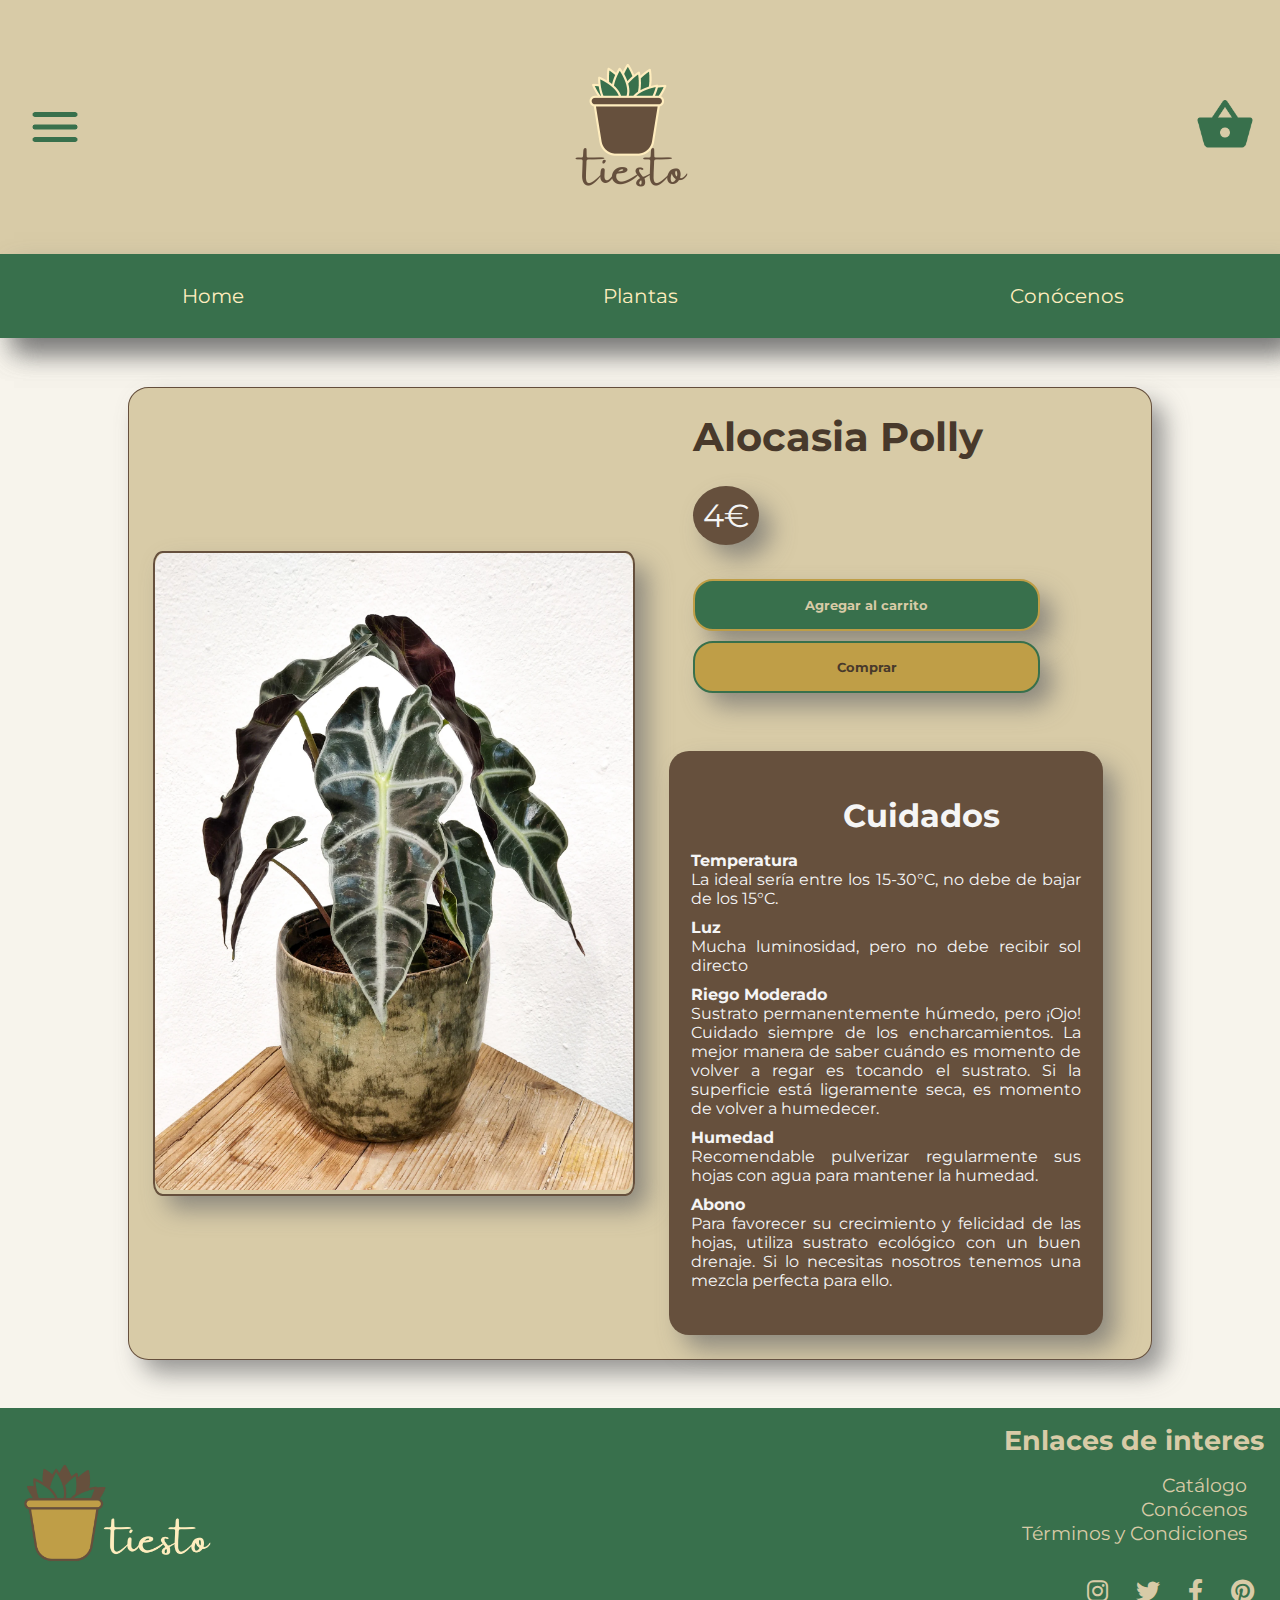
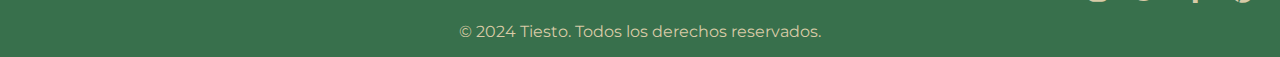
==== commit b5863f8c: "cambios actualizar" ====
--- a/alocasia.html
+++ b/alocasia.html
@@ -64,7 +64,7 @@
     <footer class="footer">
         <div class="footer__main">
             <div class="footer__icon">
-                <a class="footer__logo" href="./index.html"><img class="footer__img" src="./imgs/logos/logo_footer_final.png" alt=""></a>
+                <a class="footer__logo" href="./index.html"><img loading="lazy" class="footer__img" src="./imgs/logos/logo_footer_final.png" alt=""></a>
             </div>
             
             <div class="footer__enlaces">
--- a/css/styles.css
+++ b/css/styles.css
@@ -190,7 +190,7 @@
     justify-content: center;
     align-items: center;
  
-    flex-wrap: wrap;
+    
     
 }
 
@@ -204,18 +204,21 @@
     
    
 }
+
 .footer__img{
     width: 100%;
     height: auto;
     overflow: hidden;
 }
 .footer__enlaces{
-    display: flex;
-    
-    flex-direction: column;
-    align-items: center;
-    justify-content: center;
-    gap: 3em;
+    width: 30%;
+    display: flex;
+    text-align: right;
+    flex-direction: column;
+    align-items: flex-end;
+    justify-content: center;
+    gap: 2em;
+    
     color: var(--primary-beige-color);
   
 }
@@ -233,11 +236,14 @@
     display: flex;
     flex-direction: column;
     justify-content: center;
-    align-items: flex-end;
+    
 }
 
 .footer__h3{
-    font-size: 2em;
+    width: 100%;
+    font-size: 1.7rem;
+   
+  
 }
 .footer__li{
     list-style: none;
@@ -246,7 +252,7 @@
 .footer__a{
     text-decoration: none;
     color: var(--primary-beige-color);
-    font-size: 1.5em;
+    font-size: 1.2em;
 } 
 .footer__a:hover{
     color: var(--brown-color-dark);
@@ -324,7 +330,7 @@
 
 .informacion{
     width: 100%;
-    height: 60vh;
+    height: 70%;
     display: flex;
     flex-direction: row;
     justify-content: center;
@@ -341,10 +347,9 @@
     flex-direction: column;
     justify-content: center;
     align-items: center;
-    gap: 0.625rem;
+    gap: 10px;
     color: var(--brown-color-dark);
     
-   
 
 }
 .informacion__photo{
@@ -361,8 +366,8 @@
 
 .informacion__p{
     width: 80%;
-    font-size: 1.2rem;
-    text-align: center;
+    font-size: 1rem;
+    text-align: justify;
 }
 
 .comentarios{
@@ -755,6 +760,7 @@
     font-weight: bold;
     color: var(--green-color);
 }
+
 .carrito__botones{
     flex-direction: row;
     width: 100%;
@@ -763,6 +769,7 @@
     gap: 3em;
     padding: 2.5rem;
 }
+
 .carrito__finalizar{
     background-color: var(--green-color);
     font-family: "Montserrat", sans-serif;
@@ -1311,7 +1318,7 @@
 }
 
 /* ---------------------------------------------------------------
-                    Sección TýC
+                    Sección TyC
 ---------------------------------------------------------------  */
 .main__tyc{
     display: flex;
@@ -1354,11 +1361,8 @@
 
 @media (max-width: 768px) {
 
-        /* ---------------------------------------------------------------
-                    Elementos comunes (HEADER Y FOOTER)
----------------------------------------------------------------  */
-        
-        /*HEADER*/
+       
+        /*Header*/
     
         .header__principal {
             gap: 40px;
@@ -1396,7 +1400,7 @@
         }
 
         .nav{
-
+            display:none;
             max-width: 100%;
             height: 100%;  
             padding: 0;
@@ -1434,8 +1438,9 @@
         }
 
 
-        /*FOOTER*/
-
+
+
+        /*Footer*/
 
         .footer{
 
@@ -1450,8 +1455,14 @@
         }
 
         .footer__main{
-
+            display: flex;
+            flex-direction: column;
             justify-content: center;
+            align-items: center;
+            
+        }
+        .footer__container{
+            padding: 0;
         }
 
         .footer__links{
@@ -1459,6 +1470,19 @@
             align-items: center;
         }
 
+        .footer__h3{
+            text-align: center;
+            padding: 0;
+            font-size: 1.5rem;
+            width: 100%;
+           
+        }
+
+        .rrss{
+           
+            align-self: center;
+         
+        }
 
         /*Index*/
 
@@ -1472,13 +1496,14 @@
         .presentacion{
 
             background-size: cover;
-            height: auto;
+            background-position: center;
+            height: 100vh;
             padding: 2rem 0;
         }
 
 
         .presentacion__texto {
-            font-size: 1.2rem;
+            font-size: 1.5rem;
             padding: 1rem;
         }
     
@@ -1522,7 +1547,7 @@
         .informacion__p{
 
             font-size: 1rem;
-            text-align: center;
+ 
 
         }
     
@@ -1562,12 +1587,13 @@
 
         }
 
-
         .tarjeta {
 
             width: 90%;
 
         }
+
+
 
        /*Catalogo*/
 
@@ -1591,6 +1617,8 @@
         .card__texto{
             font-size: 15px;
         }
+
+
 
        /* Carrito */
 
@@ -1640,8 +1668,9 @@
 
         }
 
+
+
         /* Producto */
-
 
         .producto{
             flex-direction: column; 
@@ -1726,7 +1755,6 @@
 
 
         /*SobreMi*/
-
 
         .conocenos{
             height: auto;
@@ -1754,18 +1782,23 @@
             text-align: center;
         }
 
+
+
         /*Pago*/
 
         .pago__form{
+
             width: 90%;
             padding: 1rem;
         }
     
         .pago__h1{
+
             font-size: 2.5rem;
         }
     
         .pago__div{
+
             width: 100%;
             gap: 0.75rem;
         }
@@ -1775,12 +1808,14 @@
         }
     
         .pago__input{
+
             padding: 0.75rem;
         }
     
         .pago__boton{
             width: 90%;
         }
+
 
 
         /*Tyc*/
@@ -1806,13 +1841,14 @@
     /*CONTENIDO COMÚN (Header Y Footer)*/
 
         .header__principal{
+
             flex-direction: row;
             align-items: center;
             padding: 20px;
             gap: 60px;
         }
         .header__menu{
-            border: 1px solid black;
+            
             width: 20%;
         }
         .header__logo{
@@ -1820,10 +1856,12 @@
         }
 
         .header__carrito{
+
             width: 20%;
-            border: 1px solid black;
+            
         }
         .nav__ul{
+
             flex-direction: row;
             gap: 20px;
         }
@@ -1895,23 +1933,41 @@
         /*Catalogo*/
 
         .catalogo__h1{
+
             font-size: 3rem;
         }
     
         .catalogo__p{
+
             width: 80%;
             font-size: 1.5rem;
         }
     
         .catalogo__content{
+
             grid-template-columns: repeat(auto-fill, minmax(300px, 1fr));
             gap: 1.5rem;
         }
     
         .card{
             width: 80%;
-        }
-
+            
+        }
+
+        .card__content{
+            flex-direction: column;
+            gap: 1rem;
+        }
+        .card__texto{
+            font-size: 20px;
+        }
+
+        .card__button{
+            width: 100%;
+            height: auto;
+            font-size: rem;
+            
+        }
         /*Carrito*/
 
         .carrito{
@@ -1964,6 +2020,7 @@
         }
 
         .producto__span{
+
             font-size: 1.75rem; 
         }
 
@@ -1976,6 +2033,7 @@
         }
 
         .producto__button{
+
             width: 45%; 
             padding: 0.75rem; 
         }
@@ -1983,19 +2041,23 @@
         /*Confirmacion*/
 
         .confirmacion__h1{
+
             font-size: 3rem;
         }
     
         .confirmacion__info{
+
             width: 90%;
         }
     
         .confirmacion__p{
+
             width: 70%;
             font-size: 1.5rem;
         }
     
         .confirmacion__texto{
+
             width: 100%;
             flex-direction: row;
             gap: 2rem;
@@ -2023,6 +2085,7 @@
         }
     
         .confirmacion__span{
+
             width: auto;
             font-size: 1.75rem;
             padding: 0.75rem;
@@ -2120,10 +2183,12 @@
         .header__principal{
             gap: 15rem;
         }
+
         .header__img{
             min-width: 300px;
             max-width: 350px;
         }
+
         .header__icon{
             min-width: 70px;
             max-width: 80px;
@@ -2134,11 +2199,14 @@
         /* Presentacion */
 
         .presentacion{
+
             background-position: center;
             background-repeat: no-repeat;
             background-size: contain;
         }
+
         .presentacion__texto{
+
             font-size: 7rem;
             padding: 3.5rem;
         }
@@ -2149,6 +2217,7 @@
         }
         .informacion__p{
             font-size: 1.5rem;
+            text-align: justify;
         }
     
         /* Comentarios */
@@ -2182,10 +2251,12 @@
         .catalogo__h1{
             font-size: 4.5rem;
         }
+
         .catalogo__p{
             width: 70%;
             font-size: 2rem;
         }
+
         .catalogo__content{
             grid-template-columns: repeat(auto-fill, minmax(600px, 1fr));
             gap: 2rem;
@@ -2201,15 +2272,19 @@
         .carrito{
             width: 60%;
         }
+
         .carrito__div{
             padding: 3rem;
         }
+
         .carrito__producto{
             font-size: 2.5rem;
         }
+
         .carrito__botones{
             gap: 4rem;
         }
+
         .carrito__finalizar{
             width: 45%;
             padding: 1.5rem;
@@ -2228,9 +2303,11 @@
         .producto{
             width: 80%;
         }
+
         .producto__photo{
             width: 40%;
         }
+
         .producto__content{
             width: 60%;
             gap: 3rem;
@@ -2238,59 +2315,76 @@
         .producto__h1{
             font-size: 3rem;
         }
+
         .producto__span{
             font-size: 2.5rem;
         }
+
         .producto__h3{
             font-size: 2.5rem;
         }
         .producto__ul{
             padding: 2rem;
         }
+
         .producto__button{
             width: 50%;
             padding: 1.5rem;
         }
+
+
+
     
         /* Confirmacion */
 
         .confirmacion__h1{
             font-size: 4rem;
         }
+
         .confirmacion__info{
             width: 80%;
         }
+
         .confirmacion__p{
             width: 60%;
             font-size: 2rem;
         }
+
         .confirmacion__texto{
             gap: 3rem;
         }
+
         .confirmacion__photo{
             width: 25%;
         }
+
         .confirmacion__contenedor{
             width: 70%;
             padding: 2rem;
         }
+
         .confirmacion__producto{
             font-size: 2.5rem;
             padding: 1.5rem;
         }
+
+
         .confirmacion__span{
             font-size: 2.5rem;
             padding: 1rem;
         }
+
         .confirmacion__span--total {
             font-size: 2.5rem;
             padding: 1rem;
         }
+
         .confirmacion__button {
             width: 60%;
             padding: 1.5rem;
         }
     
+
         /* SobreMi */
         .conocenos__h1 {
             font-size: 3.5rem;
@@ -2298,42 +2392,59 @@
         .conocenos__contenido{
             gap: 3rem;
         }
+
         .conocenos__photo{
             width: 50%;
         }
+
         .conocenos__texto{
             width: 40%;
             padding: 300px;
             font-size: 2.5rem;
         }
     
+
+
         /* Pago */
+
         .pago__form {
             width: 60%;
             padding: 2rem;
         }
+
         .pago__h1 {
             font-size: 3.5rem;
         }
+
+
         .pago__div {
             width: 70%;
         }
+
+
         .pago__h3 {
             font-size: 2rem;
         }
+
+
         .pago__boton {
             width: 40%;
             padding: 1.5rem;
         }
     
+
+
         /* TyC */
+
         .tyc__h1 {
             font-size: 3.5rem;
         }
+
         .tyc__caja {
             width: 70%;
             padding: 2rem;
         }
+
         .tyc__button {
             width: 50%;
             padding: 1.5rem;
